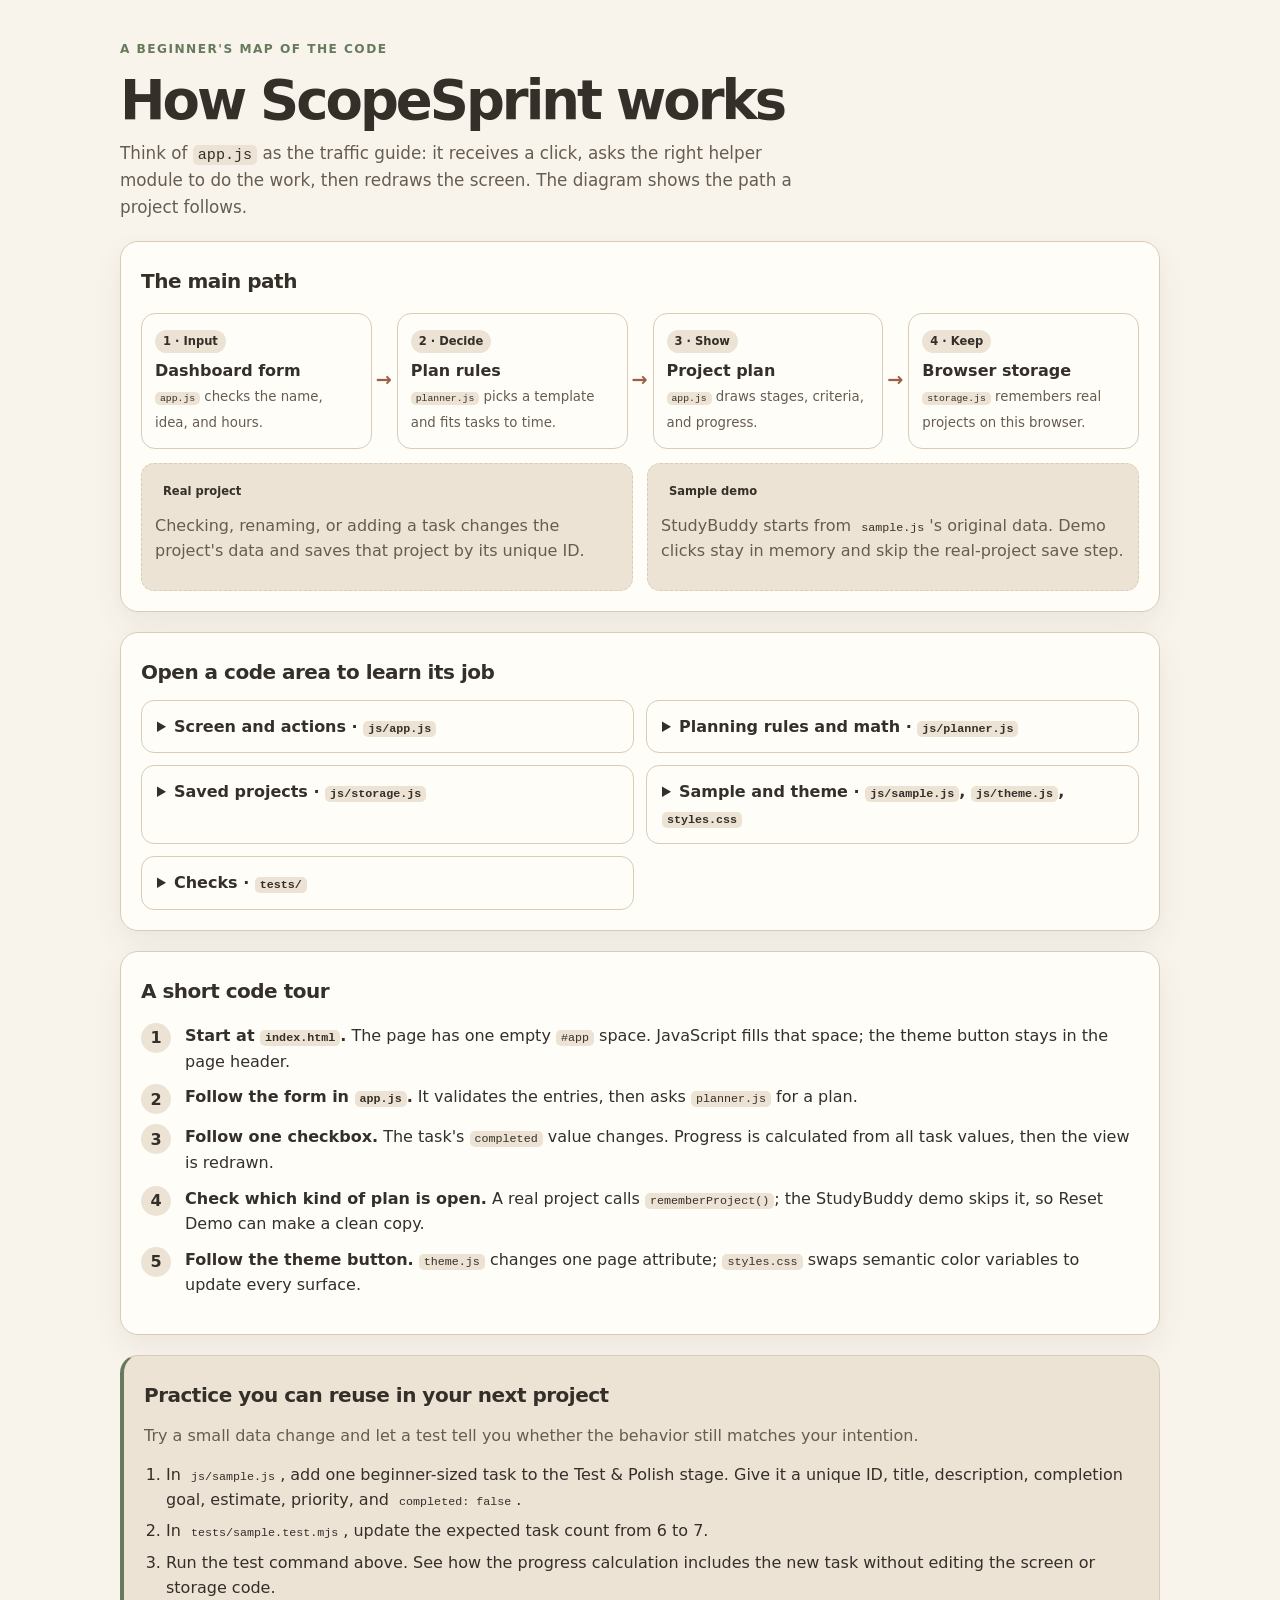
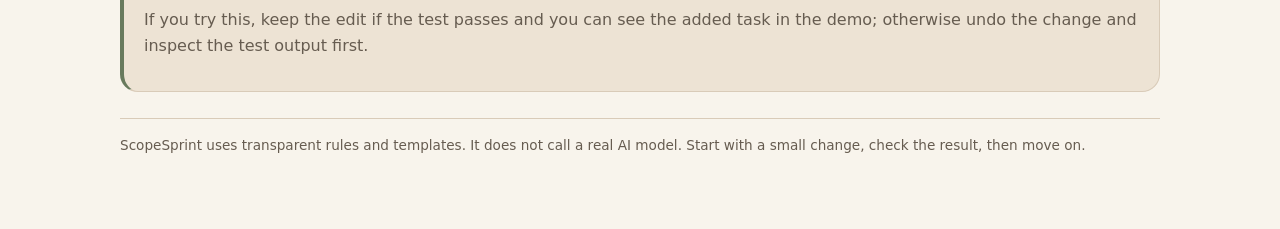
==== devpost/app-map.html @ bc32ea3c "Add the guided ScopeSprint code map" ====
<!doctype html>
<html lang="en">
<head>
  <meta charset="utf-8">
  <meta name="viewport" content="width=device-width, initial-scale=1">
  <title>ScopeSprint — Code Map</title>
  <style>
    :root { color-scheme: light; --bg:#F8F4EC; --paper:#FFFDF8; --raised:#EDE3D4; --ink:#342F29; --muted:#665C50; --line:#D9CBB8; --accent:#9D5E45; --sage:#687A5D; --shadow:0 12px 30px rgb(67 51 31 / 7%); font-family:Inter,ui-sans-serif,system-ui,-apple-system,"Segoe UI",sans-serif; color:var(--ink); background:var(--bg); }
    * { box-sizing:border-box; } body { margin:0; background:var(--bg); color:var(--ink); line-height:1.6; }
    .wrap { width:min(1040px,calc(100% - 32px)); margin:0 auto; padding:34px 0 60px; }
    .topline { color:var(--sage); font-size:.76rem; font-weight:800; letter-spacing:.12em; text-transform:uppercase; }
    h1 { margin:.3rem 0 .6rem; font-size:clamp(2rem,6vw,3.4rem); letter-spacing:-.055em; line-height:1.08; }
    h2 { margin:.2rem 0 .75rem; font-size:1.25rem; letter-spacing:-.025em; } h3 { margin:.1rem 0 .35rem; font-size:1rem; }
    p { margin:.35rem 0 .8rem; color:var(--muted); } .intro { max-width:710px; font-size:1.05rem; }
    .card { margin:20px 0; border:1px solid var(--line); border-radius:18px; padding:20px; background:var(--paper); box-shadow:var(--shadow); }
    .flow { display:grid; grid-template-columns:repeat(4,minmax(0,1fr)); align-items:stretch; gap:25px; margin:16px 0 10px; }
    .node { position:relative; min-height:118px; border:1px solid var(--line); border-radius:14px; padding:13px; background:var(--paper); }
    .node:not(:last-child)::after { content:"→"; position:absolute; top:38%; right:-21px; color:var(--accent); font-size:1.2rem; font-weight:800; }
    .node strong { display:block; } .node small { color:var(--muted); }
    .branch { display:grid; grid-template-columns:1fr 1fr; gap:14px; margin-top:14px; }
    .branch > div { border:1px dashed var(--line); border-radius:13px; padding:13px; background:var(--raised); }
    .tag { display:inline-block; margin-bottom:5px; border-radius:99px; padding:2px 8px; background:var(--raised); color:var(--ink); font-size:.72rem; font-weight:800; }
    .modules { display:grid; grid-template-columns:repeat(2,minmax(0,1fr)); gap:12px; }
    details.module { border:1px solid var(--line); border-radius:13px; background:var(--paper); }
    details.module summary { cursor:pointer; padding:13px 15px; font-weight:800; }
    details.module summary:focus-visible, a:focus-visible { outline:3px solid var(--sage); outline-offset:3px; }
    .module-body { padding:0 15px 14px; } .module-body p { margin:.3rem 0; }
    code { border-radius:5px; padding:1px 5px; background:var(--raised); color:var(--ink); font-size:.9em; }
    a { color:var(--accent); font-weight:700; text-underline-offset:3px; }
    .route { counter-reset:stop; display:grid; gap:10px; padding:0; list-style:none; }
    .route li { counter-increment:stop; display:grid; grid-template-columns:34px 1fr; gap:10px; align-items:start; }
    .route li::before { content:counter(stop); display:grid; width:30px; height:30px; place-items:center; border-radius:50%; background:var(--raised); font-weight:800; }
    .practice { border-left:4px solid var(--sage); background:var(--raised); box-shadow:none; }
    .practice ol { margin:.4rem 0; padding-left:22px; } .practice li { margin:.35rem 0; }
    .footer { margin-top:26px; border-top:1px solid var(--line); padding-top:16px; color:var(--muted); font-size:.85rem; }
    @media(max-width:700px) { .flow { grid-template-columns:1fr 1fr; gap:12px; } .node:not(:last-child)::after { content:"↓"; top:auto; right:10px; bottom:-19px; z-index:1; } .modules { grid-template-columns:1fr; } }
    @media(max-width:420px) { .flow,.branch { grid-template-columns:1fr; } .node { min-height:auto; } .node:not(:last-child)::after { content:"↓"; right:12px; bottom:-18px; } .card { padding:16px; } }
  </style>
</head>
<body>
  <main class="wrap">
    <p class="topline">A beginner's map of the code</p>
    <h1>How ScopeSprint works</h1>
    <p class="intro">Think of <code>app.js</code> as the traffic guide: it receives a click, asks the right helper module to do the work, then redraws the screen. The diagram shows the path a project follows.</p>

    <section class="card" aria-labelledby="flow-heading">
      <h2 id="flow-heading">The main path</h2>
      <div class="flow" role="img" aria-label="Idea form flows to planner rules, then to the project screen, then to browser storage for real projects">
        <div class="node"><span class="tag">1 · Input</span><strong>Dashboard form</strong><small><code>app.js</code> checks the name, idea, and hours.</small></div>
        <div class="node"><span class="tag">2 · Decide</span><strong>Plan rules</strong><small><code>planner.js</code> picks a template and fits tasks to time.</small></div>
        <div class="node"><span class="tag">3 · Show</span><strong>Project plan</strong><small><code>app.js</code> draws stages, criteria, and progress.</small></div>
        <div class="node"><span class="tag">4 · Keep</span><strong>Browser storage</strong><small><code>storage.js</code> remembers real projects on this browser.</small></div>
      </div>
      <div class="branch">
        <div><span class="tag">Real project</span><p>Checking, renaming, or adding a task changes the project's data and saves that project by its unique ID.</p></div>
        <div><span class="tag">Sample demo</span><p>StudyBuddy starts from <code>sample.js</code>'s original data. Demo clicks stay in memory and skip the real-project save step.</p></div>
      </div>
    </section>

    <section class="card" aria-labelledby="modules-heading">
      <h2 id="modules-heading">Open a code area to learn its job</h2>
      <div class="modules">
        <details class="module"><summary>Screen and actions · <code>js/app.js</code></summary><div class="module-body">
          <p><code>renderDashboard()</code> draws the form, sample preview, recent project, and saved project cards. Form submission calls <code>buildPlan()</code>, saves the result, and opens it.</p>
          <p><code>renderPlan()</code> draws the plan and connects the checkbox, edit-title, edit-name, and add-task controls. <code>isSample</code> decides whether changes may be saved.</p>
          <p>Useful route: <a href="../js/app.js">open app.js</a></p>
        </div></details>
        <details class="module"><summary>Planning rules and math · <code>js/planner.js</code></summary><div class="module-body">
          <p><code>validateProjectInput()</code> rejects blank names or ideas and non-positive hours. <code>chooseTemplate()</code> looks for a supported keyword pattern, then uses the general plan when none matches.</p>
          <p><code>buildPlan()</code> keeps estimates in minutes, includes core tasks first, and explains postponed features. <code>calculateProgress()</code> counts checked tasks instead of storing a separate percentage.</p>
          <p>Useful route: <a href="../js/planner.js">open planner rules</a></p>
        </div></details>
        <details class="module"><summary>Saved projects · <code>js/storage.js</code></summary><div class="module-body">
          <p><code>loadProjects()</code> reads the saved list. <code>saveProject()</code> finds one project by ID and replaces only that entry; the recent-project pointer uses a separate storage key.</p>
          <p>This is local to the current browser and website address, so it does not sync to another device.</p>
          <p>Useful route: <a href="../js/storage.js">open storage helpers</a></p>
        </div></details>
        <details class="module"><summary>Sample and theme · <code>js/sample.js</code>, <code>js/theme.js</code>, <code>styles.css</code></summary><div class="module-body">
          <p><code>createSampleProject()</code> returns a fresh copy each time. The theme helper reads the device setting first, then remembers a manual choice. CSS variables recolor the whole interface.</p>
          <p>Useful routes: <a href="../js/sample.js">sample data</a>, <a href="../js/theme.js">theme behavior</a>, <a href="../styles.css">color and layout rules</a></p>
        </div></details>
        <details class="module"><summary>Checks · <code>tests/</code></summary><div class="module-body">
          <p>Planner tests check input and plan rules; storage tests use a small pretend browser store; sample tests confirm every demo starts fresh; theme tests check saved choice versus device preference.</p>
          <p>Run them from the project folder with <code>node --test tests/planner.test.mjs tests/storage.test.mjs tests/sample.test.mjs tests/theme.test.mjs</code>.</p>
        </div></details>
      </div>
    </section>

    <section class="card" aria-labelledby="route-heading">
      <h2 id="route-heading">A short code tour</h2>
      <ol class="route">
        <li><div><strong>Start at <code>index.html</code>.</strong> The page has one empty <code>#app</code> space. JavaScript fills that space; the theme button stays in the page header.</div></li>
        <li><div><strong>Follow the form in <code>app.js</code>.</strong> It validates the entries, then asks <code>planner.js</code> for a plan.</div></li>
        <li><div><strong>Follow one checkbox.</strong> The task's <code>completed</code> value changes. Progress is calculated from all task values, then the view is redrawn.</div></li>
        <li><div><strong>Check which kind of plan is open.</strong> A real project calls <code>rememberProject()</code>; the StudyBuddy demo skips it, so Reset Demo can make a clean copy.</div></li>
        <li><div><strong>Follow the theme button.</strong> <code>theme.js</code> changes one page attribute; <code>styles.css</code> swaps semantic color variables to update every surface.</div></li>
      </ol>
    </section>

    <section class="card practice" aria-labelledby="practice-heading">
      <h2 id="practice-heading">Practice you can reuse in your next project</h2>
      <p>Try a small data change and let a test tell you whether the behavior still matches your intention.</p>
      <ol>
        <li>In <code>js/sample.js</code>, add one beginner-sized task to the Test &amp; Polish stage. Give it a unique ID, title, description, completion goal, estimate, priority, and <code>completed: false</code>.</li>
        <li>In <code>tests/sample.test.mjs</code>, update the expected task count from 6 to 7.</li>
        <li>Run the test command above. See how the progress calculation includes the new task without editing the screen or storage code.</li>
      </ol>
      <p>If you try this, keep the edit if the test passes and you can see the added task in the demo; otherwise undo the change and inspect the test output first.</p>
    </section>
    <p class="footer">ScopeSprint uses transparent rules and templates. It does not call a real AI model. Start with a small change, check the result, then move on.</p>
  </main>
</body>
</html>
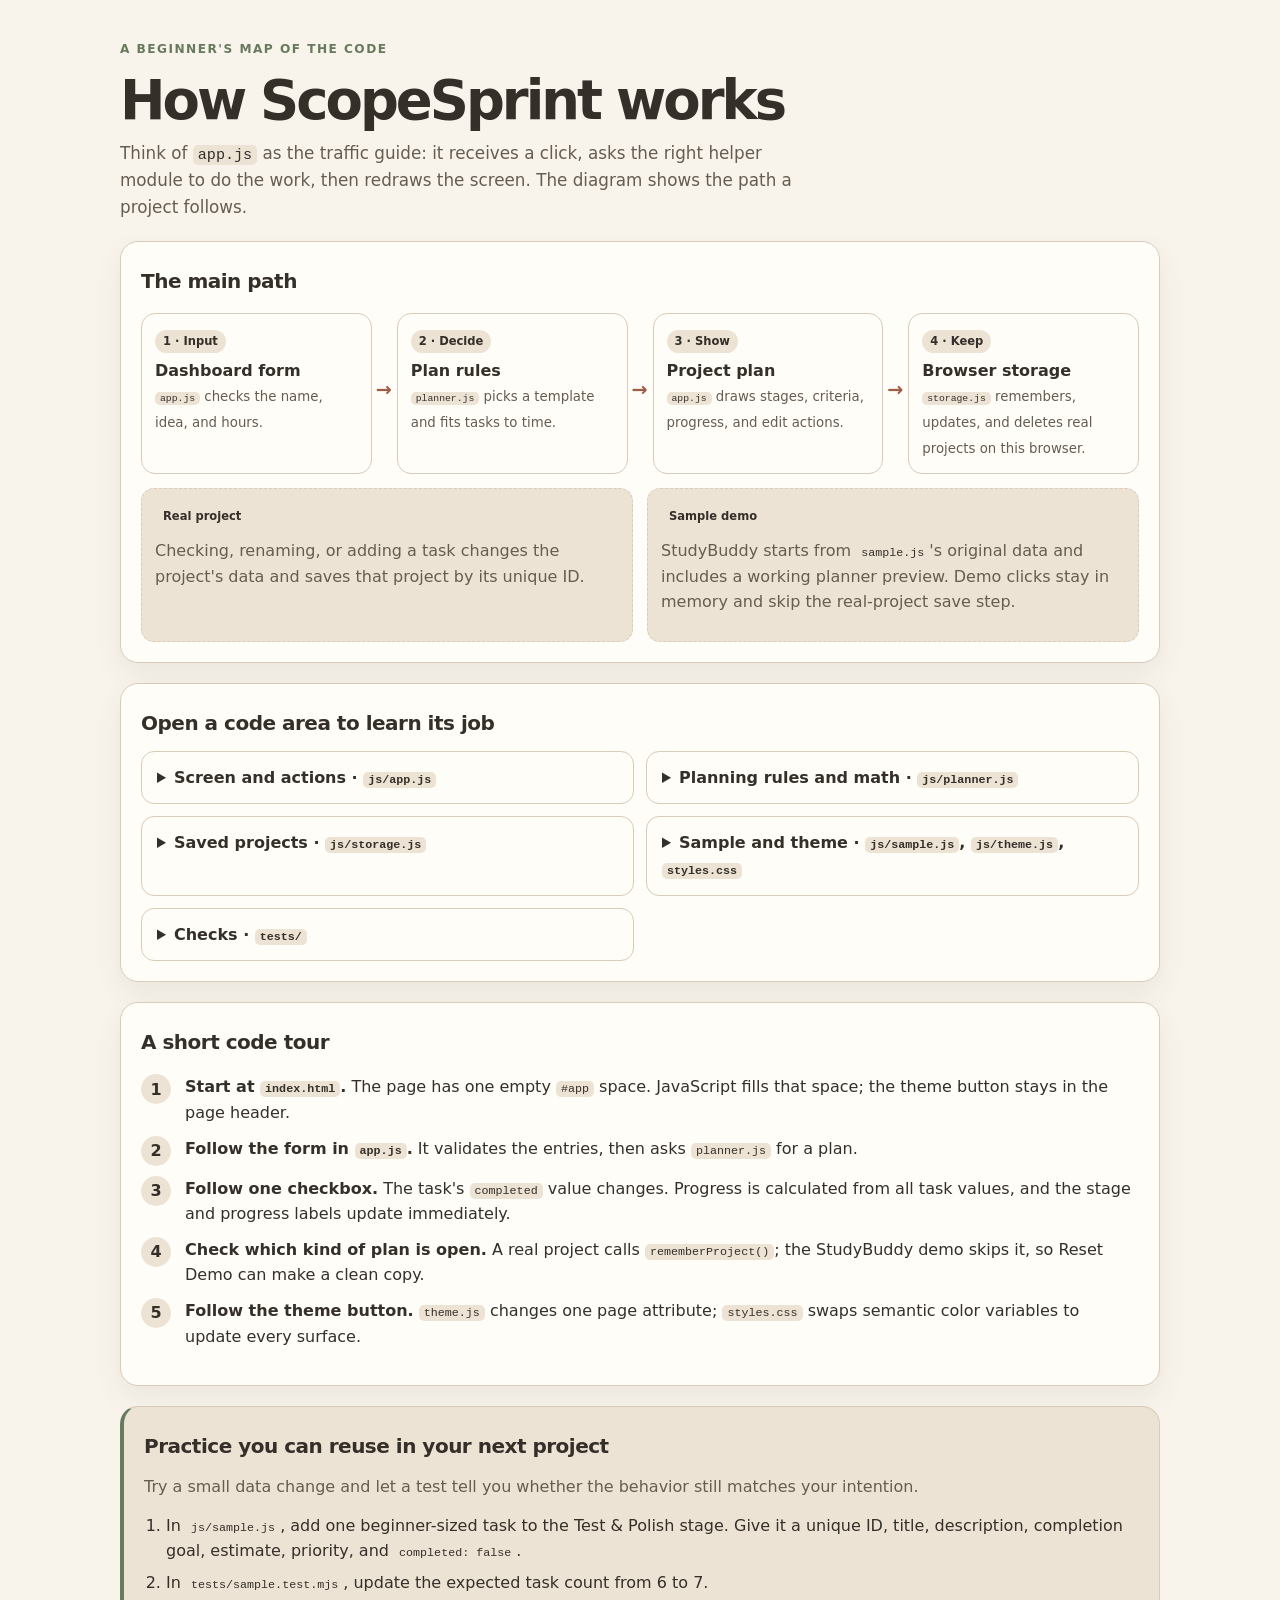
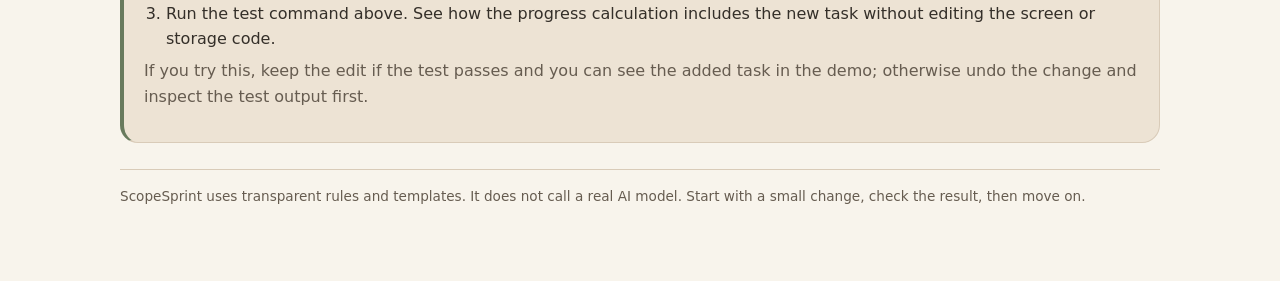
==== commit fe1943ce: "Make project deletion and StudyBuddy actions work" ====
--- a/devpost/app-map.html
+++ b/devpost/app-map.html
@@ -48,12 +48,12 @@
       <div class="flow" role="img" aria-label="Idea form flows to planner rules, then to the project screen, then to browser storage for real projects">
         <div class="node"><span class="tag">1 · Input</span><strong>Dashboard form</strong><small><code>app.js</code> checks the name, idea, and hours.</small></div>
         <div class="node"><span class="tag">2 · Decide</span><strong>Plan rules</strong><small><code>planner.js</code> picks a template and fits tasks to time.</small></div>
-        <div class="node"><span class="tag">3 · Show</span><strong>Project plan</strong><small><code>app.js</code> draws stages, criteria, and progress.</small></div>
-        <div class="node"><span class="tag">4 · Keep</span><strong>Browser storage</strong><small><code>storage.js</code> remembers real projects on this browser.</small></div>
+        <div class="node"><span class="tag">3 · Show</span><strong>Project plan</strong><small><code>app.js</code> draws stages, criteria, progress, and edit actions.</small></div>
+        <div class="node"><span class="tag">4 · Keep</span><strong>Browser storage</strong><small><code>storage.js</code> remembers, updates, and deletes real projects on this browser.</small></div>
       </div>
       <div class="branch">
         <div><span class="tag">Real project</span><p>Checking, renaming, or adding a task changes the project's data and saves that project by its unique ID.</p></div>
-        <div><span class="tag">Sample demo</span><p>StudyBuddy starts from <code>sample.js</code>'s original data. Demo clicks stay in memory and skip the real-project save step.</p></div>
+        <div><span class="tag">Sample demo</span><p>StudyBuddy starts from <code>sample.js</code>'s original data and includes a working planner preview. Demo clicks stay in memory and skip the real-project save step.</p></div>
       </div>
     </section>
 
@@ -62,7 +62,7 @@
       <div class="modules">
         <details class="module"><summary>Screen and actions · <code>js/app.js</code></summary><div class="module-body">
           <p><code>renderDashboard()</code> draws the form, sample preview, recent project, and saved project cards. Form submission calls <code>buildPlan()</code>, saves the result, and opens it.</p>
-          <p><code>renderPlan()</code> draws the plan and connects the checkbox, edit-title, edit-name, and add-task controls. <code>isSample</code> decides whether changes may be saved.</p>
+          <p><code>renderPlan()</code> draws the plan and connects the checkbox, edit-title, edit-name, add-task, and confirmed delete controls. <code>refreshProgressDisplay()</code> updates progress and stage counts after a checkbox change. The StudyBuddy preview has a wireframe and working assignment form; <code>isSample</code> keeps all of its changes temporary.</p>
           <p>Useful route: <a href="../js/app.js">open app.js</a></p>
         </div></details>
         <details class="module"><summary>Planning rules and math · <code>js/planner.js</code></summary><div class="module-body">
@@ -71,12 +71,12 @@
           <p>Useful route: <a href="../js/planner.js">open planner rules</a></p>
         </div></details>
         <details class="module"><summary>Saved projects · <code>js/storage.js</code></summary><div class="module-body">
-          <p><code>loadProjects()</code> reads the saved list. <code>saveProject()</code> finds one project by ID and replaces only that entry; the recent-project pointer uses a separate storage key.</p>
+          <p><code>loadProjects()</code> reads the saved list. <code>saveProject()</code> finds one project by ID and replaces only that entry. <code>deleteProject()</code> removes only the confirmed project; the recent-project pointer uses a separate storage key.</p>
           <p>This is local to the current browser and website address, so it does not sync to another device.</p>
           <p>Useful route: <a href="../js/storage.js">open storage helpers</a></p>
         </div></details>
         <details class="module"><summary>Sample and theme · <code>js/sample.js</code>, <code>js/theme.js</code>, <code>styles.css</code></summary><div class="module-body">
-          <p><code>createSampleProject()</code> returns a fresh copy each time. The theme helper reads the device setting first, then remembers a manual choice. CSS variables recolor the whole interface.</p>
+          <p><code>createSampleProject()</code> returns fresh plan and assignment data each time. <code>addSampleAssignment()</code>, <code>setSampleAssignmentCompletion()</code>, and <code>setSampleTaskCompletion()</code> connect preview actions to sample-plan progress without writing to saved projects. The theme helper reads the device setting first, then remembers a manual choice. CSS variables recolor the whole interface.</p>
           <p>Useful routes: <a href="../js/sample.js">sample data</a>, <a href="../js/theme.js">theme behavior</a>, <a href="../styles.css">color and layout rules</a></p>
         </div></details>
         <details class="module"><summary>Checks · <code>tests/</code></summary><div class="module-body">
@@ -91,7 +91,7 @@
       <ol class="route">
         <li><div><strong>Start at <code>index.html</code>.</strong> The page has one empty <code>#app</code> space. JavaScript fills that space; the theme button stays in the page header.</div></li>
         <li><div><strong>Follow the form in <code>app.js</code>.</strong> It validates the entries, then asks <code>planner.js</code> for a plan.</div></li>
-        <li><div><strong>Follow one checkbox.</strong> The task's <code>completed</code> value changes. Progress is calculated from all task values, then the view is redrawn.</div></li>
+        <li><div><strong>Follow one checkbox.</strong> The task's <code>completed</code> value changes. Progress is calculated from all task values, and the stage and progress labels update immediately.</div></li>
         <li><div><strong>Check which kind of plan is open.</strong> A real project calls <code>rememberProject()</code>; the StudyBuddy demo skips it, so Reset Demo can make a clean copy.</div></li>
         <li><div><strong>Follow the theme button.</strong> <code>theme.js</code> changes one page attribute; <code>styles.css</code> swaps semantic color variables to update every surface.</div></li>
       </ol>
